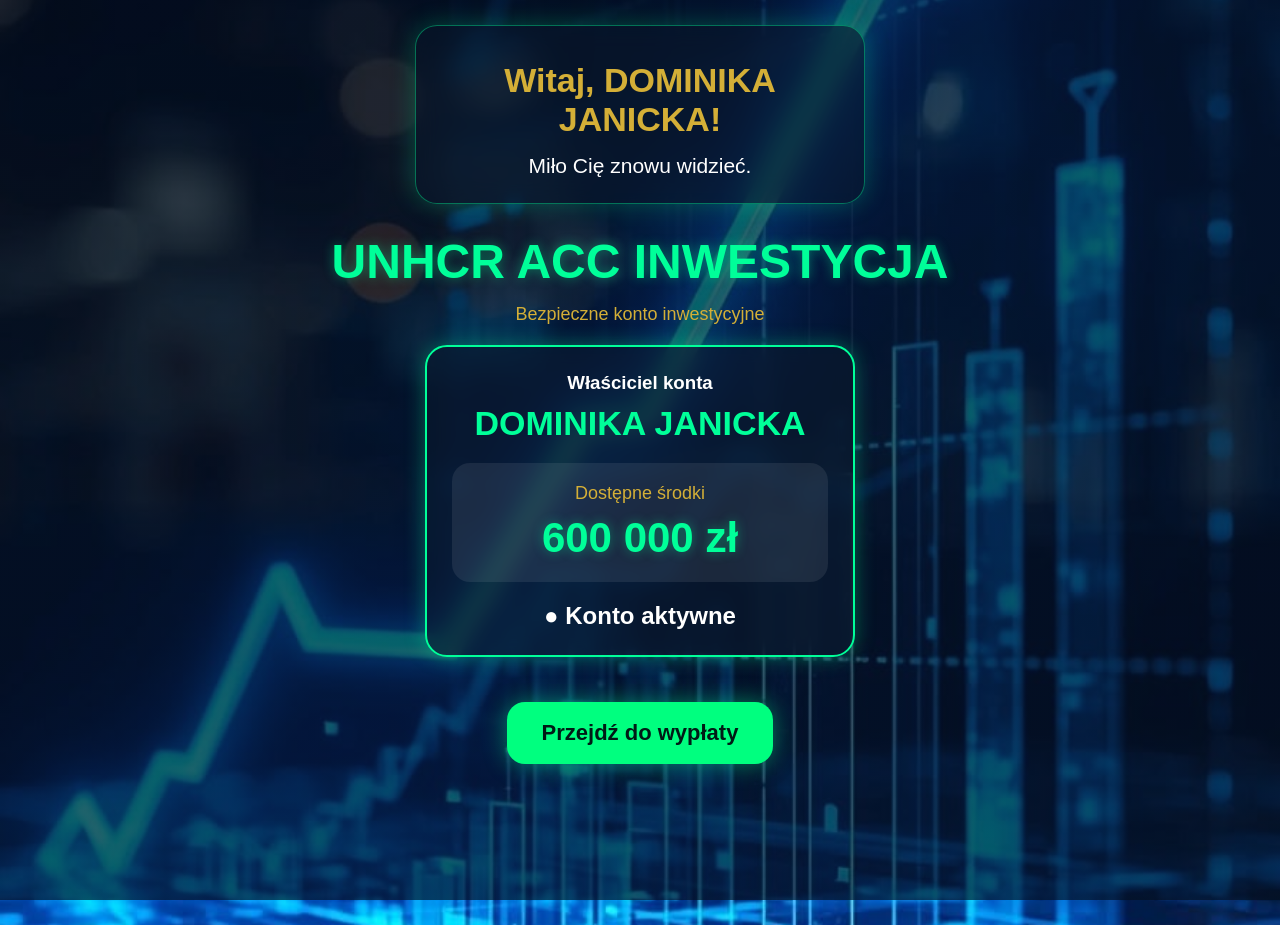
==== index.html @ 82f846f0 "Update index.html" ====
<!DOCTYPE html>
<html lang="pl">

<head>
    <meta charset="UTF-8">
    <meta name="viewport" content="width=device-width, initial-scale=1.0">
    <title>UNHCR ACC INWESTYCJA</title>
    <link rel="stylesheet" href="style.css">
</head>

<body>

    <!-- Welcome -->
    <div class="welcome-box">
        <h2>Witaj, DOMINIKA JANICKA!</h2>
        <p>Miło Cię znowu widzieć.</p>
    </div>

    <!-- Logo / Title -->
    <div class="bank-header">
        <h1>UNHCR ACC INWESTYCJA</h1>
        <p>Bezpieczne konto inwestycyjne</p>
    </div>

    <!-- Account Card -->
    <div class="account-card">

        <h3>Właściciel konta</h3>
        <h2>DOMINIKA JANICKA</h2>

        <div class="balance-box">
            <span>Dostępne środki</span>
            <h1>600 000 zł</h1>
        </div>

        <div class="status">
            <p>● Konto aktywne</p>
        </div>

    </div>

    <!-- Button -->
    <div class="action-area">
        <a href="withdrawal.html">
            <button onclick="goToWithdrawal()">
    Przejdź do wypłaty
</button>
    </div>
<div id="loadingScreen" class="popup">

    <div class="popup-box">

        <h2>Ładowanie...</h2>

<div class="loader"></div>

<p class="popup-subtext">
    Przygotowywanie panelu wypłaty...
</p>

    </div>

</div>

<script>

function goToWithdrawal() {

    document.getElementById("loadingScreen").style.display = "flex";

    setTimeout(function () {

        window.location.href = "withdrawal.html";

    }, 2000);

}

</script>
</body>

</html>
---- style.css ----
/* ===========================
   GLOBAL
=========================== */

*{
    margin:0;
    padding:0;
    box-sizing:border-box;
    font-family:Arial,sans-serif;
}

html,body{
    width:100%;
    min-height:100vh;
}

body{
    color:#ffffff;
    text-align:center;

    background:
    linear-gradient(rgba(4,14,28,.65),rgba(4,14,28,.65)),
    url("IMG_7749.jpeg");

    background-size:cover;
    background-position:center;
    background-repeat:no-repeat;
    background-attachment:fixed;
}

/* ===========================
   HEADINGS
=========================== */

h1{
    color:#00ff99;
    font-size:48px;
    margin-top:30px;
    font-weight:700;
    text-shadow:0 0 12px rgba(0,255,153,.4);
}

h2{
    color:#00ff99;
    margin-top:10px;
    font-size:34px;
}

p{
    color:#ffffff;
    font-size:24px;
    margin-top:15px;
}

/* ===========================
   WELCOME CARD
=========================== */

.welcome-box{

    width:92%;
    max-width:450px;

    margin:25px auto;

    padding:25px;

    border-radius:22px;

    background:rgba(10,25,45,.55);

    border:1px solid rgba(0,255,153,.4);

    backdrop-filter:blur(12px);

    box-shadow:
    0 0 25px rgba(0,255,153,.25);
}

.welcome-box h2{

    color:#d4af37;

    font-size:34px;

    margin-bottom:10px;
}

.welcome-box p{

    color:white;

    font-size:21px;
}

/* ===========================
   BUTTONS
=========================== */

button{

    background:#00ff7f;

    color:#001b16;

    border:none;

    border-radius:18px;

    padding:18px 35px;

    font-size:22px;

    font-weight:bold;

    cursor:pointer;

    transition:.25s;

    box-shadow:
    0 0 25px rgba(0,255,153,.45);

    margin-top:20px;
}

button:hover{

    transform:translateY(-3px);

    background:#00dd72;
}

/* ===========================
   INPUTS
=========================== */

input,
select{

    width:90%;

    max-width:420px;

    padding:16px;

    margin:12px auto;

    display:block;

    border:none;

    border-radius:14px;

    font-size:20px;

    background:white;
}

input[readonly]{

    background:#dddddd;

    color:#666;

    cursor:not-allowed;
}

/* ===========================
   POPUP
=========================== */

.popup{

    position:fixed;

    inset:0;

    display:none;

    justify-content:center;

    align-items:center;

    background:rgba(0,0,0,.75);

    z-index:999;
}

.popup-box{

    width:92%;

    max-width:430px;

    padding:30px;

    border-radius:22px;

    background:#102846;

    border:2px solid #00ff99;

    box-shadow:0 0 30px rgba(0,255,153,.5);
}

.popup-text{

    color:#d4af37;

    font-size:33px;

    line-height:1.5;

    font-weight:bold;
}

.popup-subtext{

    margin-top:18px;

    color:#d4af37;

    font-size:24px;
}

.close-btn{

    background:#d4af37;

    color:black;

    margin-top:25px;

    padding:15px 40px;

    border-radius:14px;

    font-size:22px;
}

/* ===========================
   LINKS
=========================== */

a{

    text-decoration:none;
}

/* ===========================
   MOBILE
=========================== */

@media(max-width:600px){

h1{
font-size:42px;
}

h2{
font-size:28px;
}

p{
font-size:22px;
}

button{
width:90%;
font-size:22px;
}

.popup-text{
font-size:26px;
}

.popup-subtext{
font-size:20px;
}

}
.bank-header {
    text-align: center;
    margin: 20px auto;
}

.bank-header p {
    color: #d4af37;
    font-size: 18px;
}

.account-card {
    width: 92%;
    max-width: 430px;
    margin: 20px auto;
    padding: 25px;

    background: rgba(10,25,45,0.60);

    border: 2px solid #00ff99;
    border-radius: 22px;

    backdrop-filter: blur(10px);

    box-shadow: 0 0 20px rgba(0,255,153,.35);
}

.balance-box {
    margin: 20px 0;
    padding: 20px;

    background: rgba(255,255,255,.08);

    border-radius: 18px;
}

.balance-box span {
    color: #d4af37;
    font-size: 18px;
}

.balance-box h1 {
    margin-top: 10px;
    color: #00ff99;
    font-size: 42px;
}

.status {
    color: #00ff99;
    font-weight: bold;
    margin-top: 15px;
}

.action-area {
    text-align: center;
    margin: 25px;
}
/* Loading Spinner */

.loader {
    width: 70px;
    height: 70px;
    border: 6px solid rgba(255,255,255,.25);
    border-top: 6px solid #00ff99;
    border-radius: 50%;
    margin: 20px auto;
    animation: spin 1s linear infinite;
}

@keyframes spin {
    from {
        transform: rotate(0deg);
    }
    to {
        transform: rotate(360deg);
    }
}
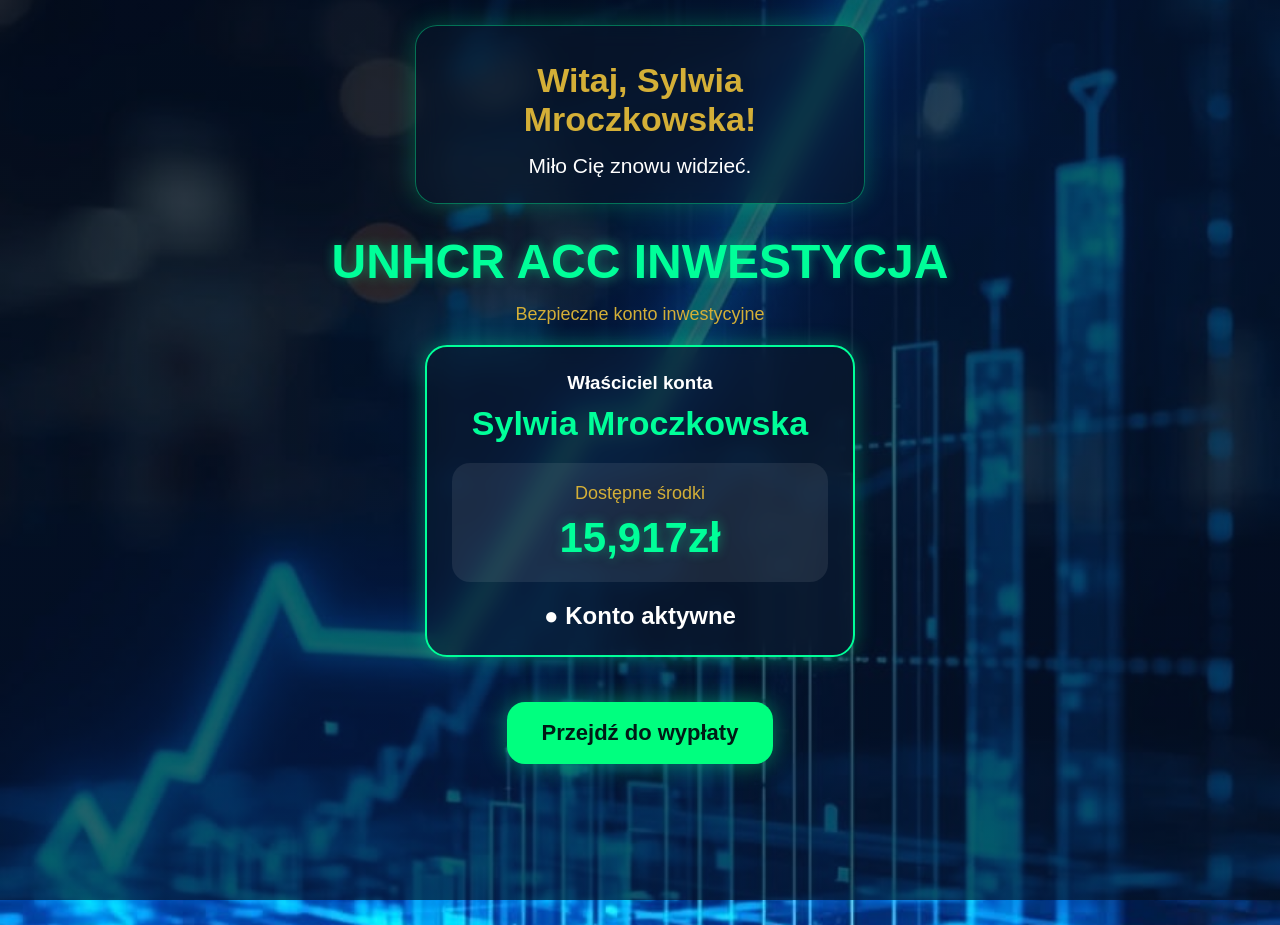
==== commit 95ac5d71: "Update index.html" ====
--- a/index.html
+++ b/index.html
@@ -12,7 +12,7 @@
 
     <!-- Welcome -->
     <div class="welcome-box">
-        <h2>Witaj, DOMINIKA JANICKA!</h2>
+        <h2>Witaj, Sylwia Mroczkowska!</h2>
         <p>Miło Cię znowu widzieć.</p>
     </div>
 
@@ -26,11 +26,11 @@
     <div class="account-card">
 
         <h3>Właściciel konta</h3>
-        <h2>DOMINIKA JANICKA</h2>
+        <h2>Sylwia Mroczkowska</h2>
 
         <div class="balance-box">
             <span>Dostępne środki</span>
-            <h1>600 000 zł</h1>
+            <h1>15,917zł</h1>
         </div>
 
         <div class="status">
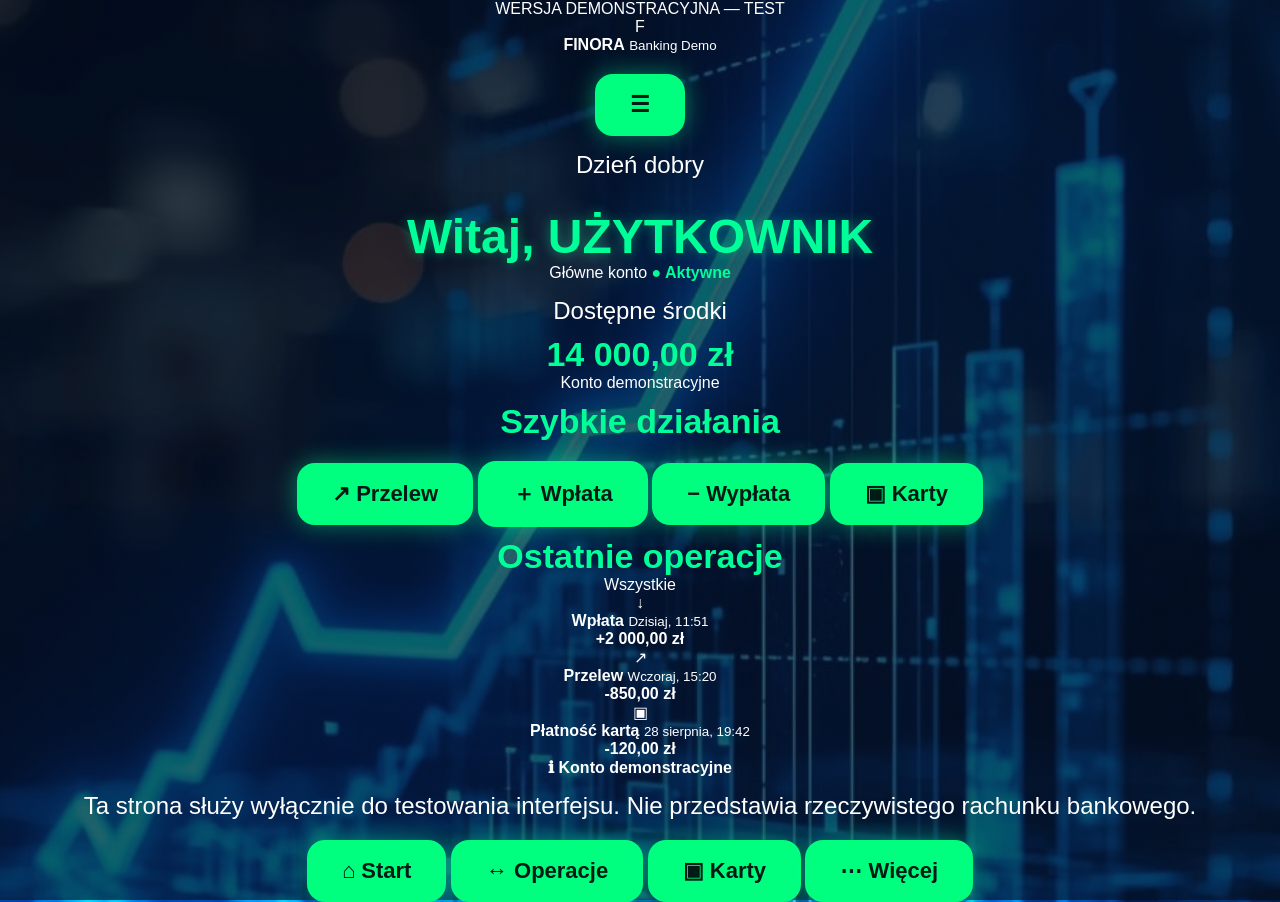
==== commit ae3853ac: "Update index.html" ====
--- a/index.html
+++ b/index.html
@@ -4,79 +4,166 @@
 <head>
     <meta charset="UTF-8">
     <meta name="viewport" content="width=device-width, initial-scale=1.0">
-    <title>UNHCR ACC INWESTYCJA</title>
+
+    <title>Finora — Konto demonstracyjne</title>
+
     <link rel="stylesheet" href="style.css">
 </head>
 
 <body>
 
-    <!-- Welcome -->
-    <div class="welcome-box">
-        <h2>Witaj, Sylwia Mroczkowska!</h2>
-        <p>Miło Cię znowu widzieć.</p>
+    <div class="demo-banner">
+        WERSJA DEMONSTRACYJNA — TEST
     </div>
 
-    <!-- Logo / Title -->
-    <div class="bank-header">
-        <h1>UNHCR ACC INWESTYCJA</h1>
-        <p>Bezpieczne konto inwestycyjne</p>
-    </div>
-
-    <!-- Account Card -->
-    <div class="account-card">
-
-        <h3>Właściciel konta</h3>
-        <h2>Sylwia Mroczkowska</h2>
-
-        <div class="balance-box">
-            <span>Dostępne środki</span>
-            <h1>15,917zł</h1>
+    <header class="topbar">
+        <div class="brand">
+            <div class="brand-icon">F</div>
+            <div>
+                <strong>FINORA</strong>
+                <small>Banking Demo</small>
+            </div>
         </div>
 
-        <div class="status">
-            <p>● Konto aktywne</p>
-        </div>
+        <button class="menu-btn">☰</button>
+    </header>
 
-    </div>
+    <main>
 
-    <!-- Button -->
-    <div class="action-area">
-        <a href="withdrawal.html">
-            <button onclick="goToWithdrawal()">
-    Przejdź do wypłaty
-</button>
-    </div>
-<div id="loadingScreen" class="popup">
+        <section class="welcome">
+            <p>Dzień dobry</p>
+            <h1>Witaj, UŻYTKOWNIK</h1>
+        </section>
 
-    <div class="popup-box">
+        <section class="balance-card">
 
-        <h2>Ładowanie...</h2>
+            <div class="card-top">
+                <span>Główne konto</span>
+                <span class="status">● Aktywne</span>
+            </div>
 
-<div class="loader"></div>
+            <p>Dostępne środki</p>
 
-<p class="popup-subtext">
-    Przygotowywanie panelu wypłaty...
-</p>
+            <h2>14 000,00 zł</h2>
 
-    </div>
+            <div class="account-number">
+                Konto demonstracyjne
+            </div>
 
-</div>
+        </section>
 
-<script>
+        <section class="quick-actions">
 
-function goToWithdrawal() {
+            <h2>Szybkie działania</h2>
 
-    document.getElementById("loadingScreen").style.display = "flex";
+            <div class="actions">
 
-    setTimeout(function () {
+                <button>
+                    <span>↗</span>
+                    Przelew
+                </button>
 
-        window.location.href = "withdrawal.html";
+                <button>
+                    <span>＋</span>
+                    Wpłata
+                </button>
 
-    }, 2000);
+                <button>
+                    <span>−</span>
+                    Wypłata
+                </button>
 
-}
+                <button>
+                    <span>▣</span>
+                    Karty
+                </button>
 
-</script>
+            </div>
+
+        </section>
+
+        <section class="transactions">
+
+            <div class="section-header">
+                <h2>Ostatnie operacje</h2>
+                <span>Wszystkie</span>
+            </div>
+
+            <div class="transaction">
+                <div class="transaction-icon">↓</div>
+
+                <div class="transaction-info">
+                    <strong>Wpłata</strong>
+                    <small>Dzisiaj, 11:51</small>
+                </div>
+
+                <strong class="positive">
+                    +2 000,00 zł
+                </strong>
+            </div>
+
+            <div class="transaction">
+                <div class="transaction-icon">↗</div>
+
+                <div class="transaction-info">
+                    <strong>Przelew</strong>
+                    <small>Wczoraj, 15:20</small>
+                </div>
+
+                <strong>
+                    -850,00 zł
+                </strong>
+            </div>
+
+            <div class="transaction">
+                <div class="transaction-icon">▣</div>
+
+                <div class="transaction-info">
+                    <strong>Płatność kartą</strong>
+                    <small>28 sierpnia, 19:42</small>
+                </div>
+
+                <strong>
+                    -120,00 zł
+                </strong>
+            </div>
+
+        </section>
+
+        <section class="demo-note">
+            <strong>ℹ Konto demonstracyjne</strong>
+            <p>
+                Ta strona służy wyłącznie do testowania interfejsu.
+                Nie przedstawia rzeczywistego rachunku bankowego.
+            </p>
+        </section>
+
+    </main>
+
+    <nav class="bottom-nav">
+
+        <button>
+            <span>⌂</span>
+            Start
+        </button>
+
+        <button>
+            <span>↔</span>
+            Operacje
+        </button>
+
+        <button>
+            <span>▣</span>
+            Karty
+        </button>
+
+        <button>
+            <span>⋯</span>
+            Więcej
+        </button>
+
+    </nav>
+
 </body>
 
 </html>
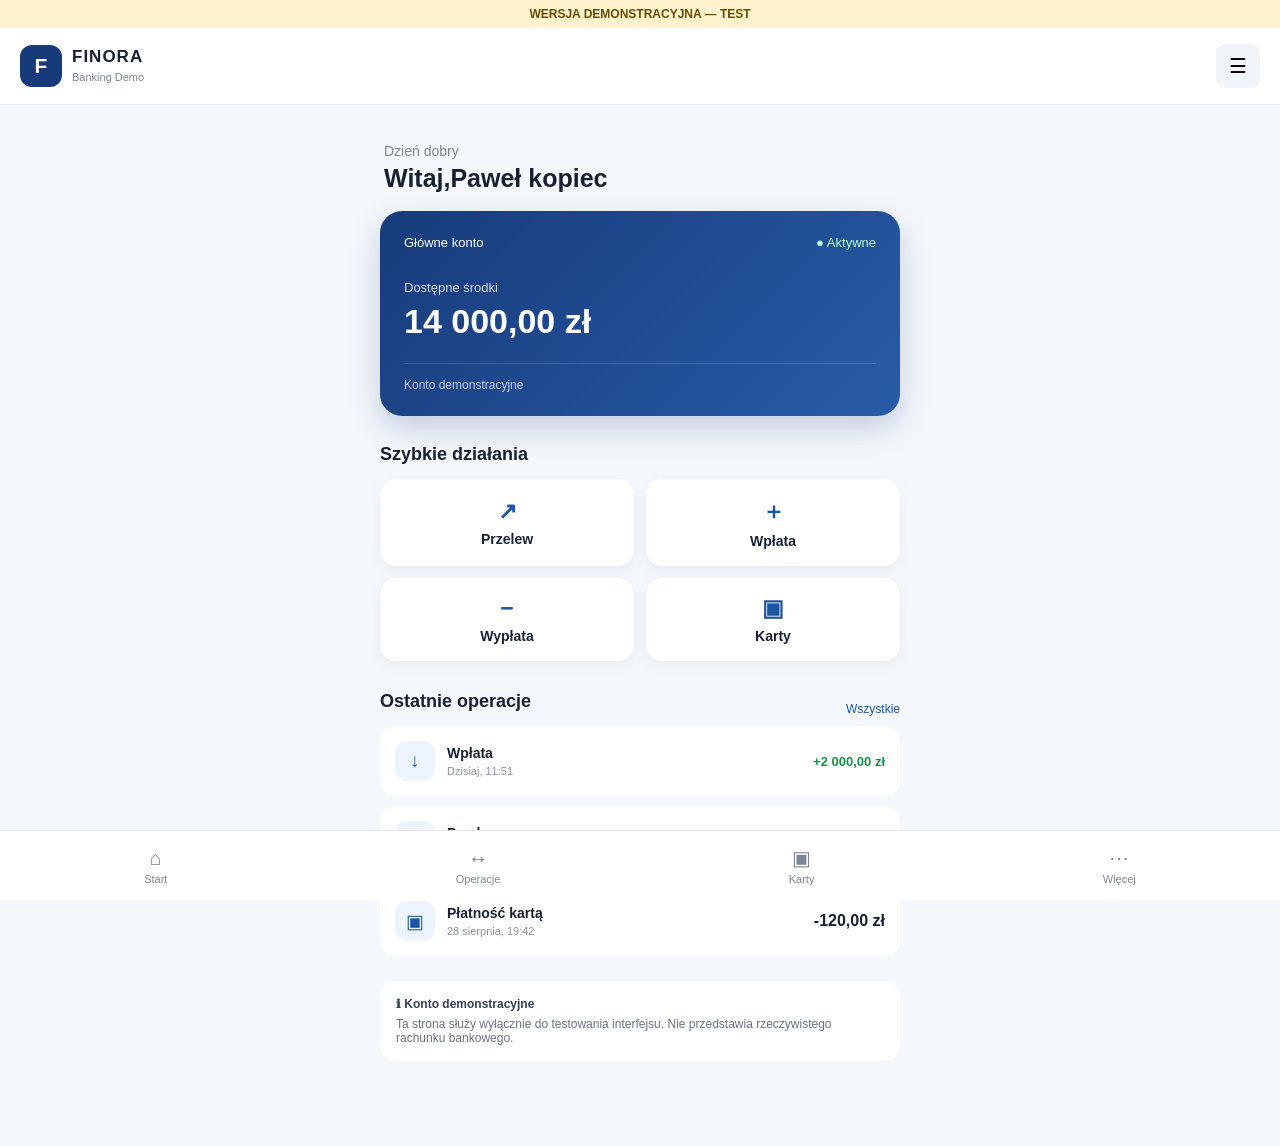
==== commit e8f29953: "Update index.html" ====
--- a/index.html
+++ b/index.html
@@ -32,7 +32,7 @@
 
         <section class="welcome">
             <p>Dzień dobry</p>
-            <h1>Witaj, UŻYTKOWNIK</h1>
+            <h1>Witaj,Paweł kopiec</h1>
         </section>
 
         <section class="balance-card">
--- a/style.css
+++ b/style.css
@@ -1,357 +1,265 @@
-/* ===========================
-   GLOBAL
-=========================== */
-
-*{
-    margin:0;
-    padding:0;
-    box-sizing:border-box;
-    font-family:Arial,sans-serif;
-}
-
-html,body{
-    width:100%;
-    min-height:100vh;
-}
-
-body{
-    color:#ffffff;
-    text-align:center;
-
-    background:
-    linear-gradient(rgba(4,14,28,.65),rgba(4,14,28,.65)),
-    url("IMG_7749.jpeg");
-
-    background-size:cover;
-    background-position:center;
-    background-repeat:no-repeat;
-    background-attachment:fixed;
-}
-
-/* ===========================
-   HEADINGS
-=========================== */
-
-h1{
-    color:#00ff99;
-    font-size:48px;
-    margin-top:30px;
-    font-weight:700;
-    text-shadow:0 0 12px rgba(0,255,153,.4);
-}
-
-h2{
-    color:#00ff99;
-    margin-top:10px;
-    font-size:34px;
-}
-
-p{
-    color:#ffffff;
-    font-size:24px;
-    margin-top:15px;
-}
-
-/* ===========================
-   WELCOME CARD
-=========================== */
-
-.welcome-box{
-
-    width:92%;
-    max-width:450px;
-
-    margin:25px auto;
-
-    padding:25px;
-
-    border-radius:22px;
-
-    background:rgba(10,25,45,.55);
-
-    border:1px solid rgba(0,255,153,.4);
-
-    backdrop-filter:blur(12px);
-
-    box-shadow:
-    0 0 25px rgba(0,255,153,.25);
-}
-
-.welcome-box h2{
-
-    color:#d4af37;
-
-    font-size:34px;
-
-    margin-bottom:10px;
-}
-
-.welcome-box p{
-
-    color:white;
-
-    font-size:21px;
-}
-
-/* ===========================
-   BUTTONS
-=========================== */
-
-button{
-
-    background:#00ff7f;
-
-    color:#001b16;
-
-    border:none;
-
-    border-radius:18px;
-
-    padding:18px 35px;
-
-    font-size:22px;
-
-    font-weight:bold;
-
-    cursor:pointer;
-
-    transition:.25s;
-
-    box-shadow:
-    0 0 25px rgba(0,255,153,.45);
-
-    margin-top:20px;
-}
-
-button:hover{
-
-    transform:translateY(-3px);
-
-    background:#00dd72;
-}
-
-/* ===========================
-   INPUTS
-=========================== */
-
-input,
-select{
-
-    width:90%;
-
-    max-width:420px;
-
-    padding:16px;
-
-    margin:12px auto;
-
-    display:block;
-
-    border:none;
-
-    border-radius:14px;
-
-    font-size:20px;
-
-    background:white;
-}
-
-input[readonly]{
-
-    background:#dddddd;
-
-    color:#666;
-
-    cursor:not-allowed;
-}
-
-/* ===========================
-   POPUP
-=========================== */
-
-.popup{
-
-    position:fixed;
-
-    inset:0;
-
-    display:none;
-
-    justify-content:center;
-
-    align-items:center;
-
-    background:rgba(0,0,0,.75);
-
-    z-index:999;
-}
-
-.popup-box{
-
-    width:92%;
-
-    max-width:430px;
-
-    padding:30px;
-
-    border-radius:22px;
-
-    background:#102846;
-
-    border:2px solid #00ff99;
-
-    box-shadow:0 0 30px rgba(0,255,153,.5);
-}
-
-.popup-text{
-
-    color:#d4af37;
-
-    font-size:33px;
-
-    line-height:1.5;
-
-    font-weight:bold;
-}
-
-.popup-subtext{
-
-    margin-top:18px;
-
-    color:#d4af37;
-
-    font-size:24px;
-}
-
-.close-btn{
-
-    background:#d4af37;
-
-    color:black;
-
-    margin-top:25px;
-
-    padding:15px 40px;
-
-    border-radius:14px;
-
-    font-size:22px;
-}
-
-/* ===========================
-   LINKS
-=========================== */
-
-a{
-
-    text-decoration:none;
-}
-
-/* ===========================
-   MOBILE
-=========================== */
-
-@media(max-width:600px){
-
-h1{
-font-size:42px;
-}
-
-h2{
-font-size:28px;
-}
-
-p{
-font-size:22px;
-}
-
-button{
-width:90%;
-font-size:22px;
-}
-
-.popup-text{
-font-size:26px;
-}
-
-.popup-subtext{
-font-size:20px;
-}
-
-}
-.bank-header {
+* {
+    box-sizing: border-box;
+    margin: 0;
+    padding: 0;
+}
+
+body {
+    min-height: 100vh;
+    font-family: Arial, sans-serif;
+    background: #f4f7fb;
+    color: #172033;
+    padding-bottom: 85px;
+}
+
+.demo-banner {
+    background: #fff3cd;
+    color: #664d03;
     text-align: center;
-    margin: 20px auto;
-}
-
-.bank-header p {
-    color: #d4af37;
+    padding: 7px;
+    font-size: 12px;
+    font-weight: bold;
+}
+
+.topbar {
+    background: white;
+    padding: 16px 20px;
+    display: flex;
+    justify-content: space-between;
+    align-items: center;
+    border-bottom: 1px solid #e7ebf2;
+}
+
+.brand {
+    display: flex;
+    align-items: center;
+    gap: 10px;
+}
+
+.brand-icon {
+    width: 42px;
+    height: 42px;
+    border-radius: 12px;
+    background: #173b7a;
+    color: white;
+    display: flex;
+    align-items: center;
+    justify-content: center;
+    font-size: 21px;
+    font-weight: bold;
+}
+
+.brand strong {
+    display: block;
+    font-size: 17px;
+    letter-spacing: 1px;
+}
+
+.brand small {
+    color: #7c8799;
+    font-size: 11px;
+}
+
+.menu-btn {
+    border: 0;
+    background: #f1f4f8;
+    border-radius: 10px;
+    padding: 10px 13px;
+    font-size: 20px;
+}
+
+main {
+    width: 92%;
+    max-width: 520px;
+    margin: 0 auto;
+}
+
+.welcome {
+    padding: 28px 4px 18px;
+}
+
+.welcome p {
+    color: #7a8495;
+    font-size: 14px;
+    margin-bottom: 5px;
+}
+
+.welcome h1 {
+    font-size: 25px;
+}
+
+.balance-card {
+    background: linear-gradient(135deg, #173b7a, #285ca8);
+    color: white;
+    border-radius: 22px;
+    padding: 24px;
+    box-shadow: 0 12px 30px rgba(23, 59, 122, .22);
+}
+
+.card-top {
+    display: flex;
+    justify-content: space-between;
+    font-size: 13px;
+}
+
+.status {
+    color: #b9ffd5;
+}
+
+.balance-card p {
+    margin-top: 30px;
+    opacity: .8;
+    font-size: 13px;
+}
+
+.balance-card h2 {
+    margin-top: 7px;
+    font-size: 34px;
+}
+
+.account-number {
+    margin-top: 22px;
+    padding-top: 14px;
+    border-top: 1px solid rgba(255,255,255,.2);
+    font-size: 12px;
+    opacity: .75;
+}
+
+.quick-actions {
+    margin-top: 28px;
+}
+
+.quick-actions h2,
+.transactions h2 {
     font-size: 18px;
-}
-
-.account-card {
-    width: 92%;
-    max-width: 430px;
-    margin: 20px auto;
-    padding: 25px;
-
-    background: rgba(10,25,45,0.60);
-
-    border: 2px solid #00ff99;
-    border-radius: 22px;
-
-    backdrop-filter: blur(10px);
-
-    box-shadow: 0 0 20px rgba(0,255,153,.35);
-}
-
-.balance-box {
-    margin: 20px 0;
-    padding: 20px;
-
-    background: rgba(255,255,255,.08);
-
-    border-radius: 18px;
-}
-
-.balance-box span {
-    color: #d4af37;
-    font-size: 18px;
-}
-
-.balance-box h1 {
-    margin-top: 10px;
-    color: #00ff99;
-    font-size: 42px;
-}
-
-.status {
-    color: #00ff99;
+    margin-bottom: 14px;
+}
+
+.actions {
+    display: grid;
+    grid-template-columns: 1fr 1fr;
+    gap: 12px;
+}
+
+.actions button {
+    border: 0;
+    background: white;
+    border-radius: 16px;
+    padding: 17px 10px;
+    color: #172033;
+    font-size: 14px;
     font-weight: bold;
-    margin-top: 15px;
-}
-
-.action-area {
-    text-align: center;
-    margin: 25px;
-}
-/* Loading Spinner */
-
-.loader {
-    width: 70px;
+    box-shadow: 0 4px 15px rgba(0,0,0,.06);
+}
+
+.actions span {
+    display: block;
+    color: #1c56a0;
+    font-size: 23px;
+    margin-bottom: 6px;
+}
+
+.transactions {
+    margin-top: 30px;
+}
+
+.section-header {
+    display: flex;
+    justify-content: space-between;
+    align-items: center;
+}
+
+.section-header span {
+    color: #1c56a0;
+    font-size: 12px;
+}
+
+.transaction {
+    background: white;
+    padding: 15px;
+    margin-bottom: 10px;
+    border-radius: 15px;
+    display: flex;
+    align-items: center;
+    gap: 12px;
+}
+
+.transaction-icon {
+    width: 40px;
+    height: 40px;
+    border-radius: 12px;
+    background: #eef4ff;
+    color: #1c56a0;
+    display: flex;
+    align-items: center;
+    justify-content: center;
+    font-size: 19px;
+}
+
+.transaction-info {
+    flex: 1;
+}
+
+.transaction-info strong {
+    display: block;
+    font-size: 14px;
+}
+
+.transaction-info small {
+    display: block;
+    color: #8993a3;
+    margin-top: 4px;
+    font-size: 11px;
+}
+
+.positive {
+    color: #159447;
+    font-size: 13px;
+}
+
+.demo-note {
+    background: white;
+    border-radius: 15px;
+    padding: 16px;
+    margin-top: 25px;
+    font-size: 12px;
+    color: #687386;
+}
+
+.demo-note strong {
+    display: block;
+    color: #344054;
+    margin-bottom: 6px;
+}
+
+.bottom-nav {
+    position: fixed;
+    bottom: 0;
+    left: 0;
+    right: 0;
     height: 70px;
-    border: 6px solid rgba(255,255,255,.25);
-    border-top: 6px solid #00ff99;
-    border-radius: 50%;
-    margin: 20px auto;
-    animation: spin 1s linear infinite;
-}
-
-@keyframes spin {
-    from {
-        transform: rotate(0deg);
+    background: white;
+    border-top: 1px solid #e5e9ef;
+    display: flex;
+    justify-content: space-around;
+    align-items: center;
+}
+
+.bottom-nav button {
+    border: 0;
+    background: none;
+    color: #7d8797;
+    font-size: 11px;
+}
+
+.bottom-nav span {
+    display: block;
+    font-size: 20px;
+    margin-bottom: 3px;
+}
+
+@media (min-width: 600px) {
+    main {
+        margin-top: 10px;
     }
-    to {
-        transform: rotate(360deg);
-    }
-}
+}
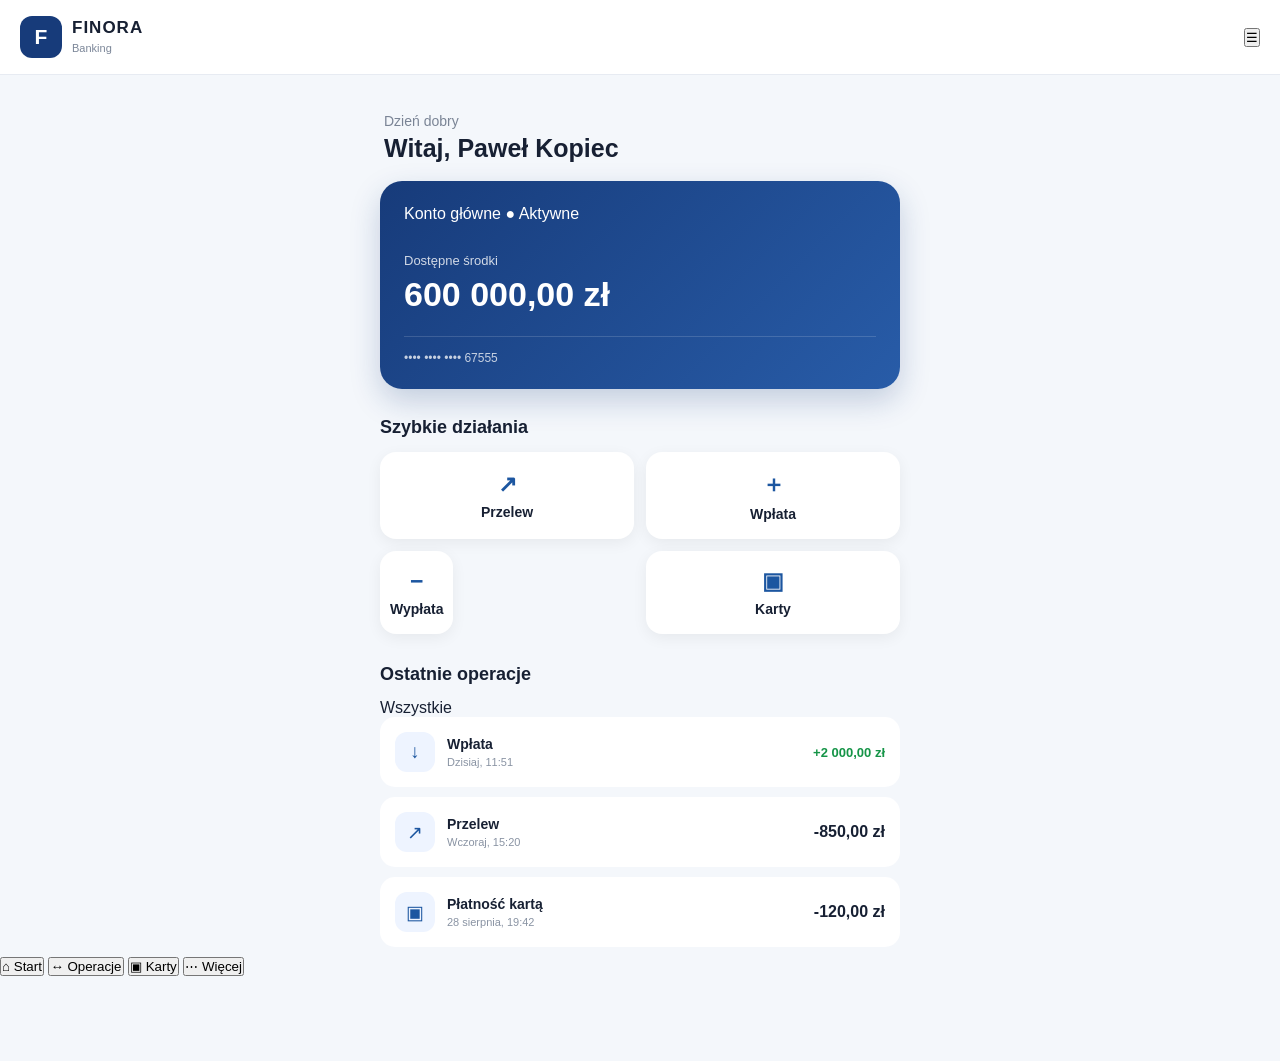
==== commit 5226bb18: "Update index.html" ====
--- a/index.html
+++ b/index.html
@@ -4,53 +4,61 @@
 <head>
     <meta charset="UTF-8">
     <meta name="viewport" content="width=device-width, initial-scale=1.0">
-
-    <title>Finora — Konto demonstracyjne</title>
-
+    <title>Finora Banking</title>
     <link rel="stylesheet" href="style.css">
 </head>
 
 <body>
 
-    <div class="demo-banner">
-        WERSJA DEMONSTRACYJNA — TEST
-    </div>
-
     <header class="topbar">
+
         <div class="brand">
             <div class="brand-icon">F</div>
+
             <div>
                 <strong>FINORA</strong>
-                <small>Banking Demo</small>
+                <small>Banking</small>
             </div>
         </div>
 
-        <button class="menu-btn">☰</button>
+        <button class="menu-button">☰</button>
+
     </header>
 
+
     <main>
 
         <section class="welcome">
+
             <p>Dzień dobry</p>
-            <h1>Witaj,Paweł kopiec</h1>
-        </section>
+
+            <h1>Witaj, Paweł Kopiec</h1>
+
+        </section>
+
 
         <section class="balance-card">
 
-            <div class="card-top">
-                <span>Główne konto</span>
-                <span class="status">● Aktywne</span>
+            <div class="balance-top">
+
+                <span>Konto główne</span>
+
+                <span class="account-status">
+                    ● Aktywne
+                </span>
+
             </div>
 
             <p>Dostępne środki</p>
 
-            <h2>14 000,00 zł</h2>
+            <h2>600 000,00 zł</h2>
 
             <div class="account-number">
-                Konto demonstracyjne
-            </div>
-
-        </section>
+                •••• •••• •••• 67555
+            </div>
+
+        </section>
+
 
         <section class="quick-actions">
 
@@ -68,10 +76,12 @@
                     Wpłata
                 </button>
 
-                <button>
-                    <span>−</span>
-                    Wypłata
-                </button>
+                <a href="withdrawal.html">
+                    <button>
+                        <span>−</span>
+                        Wypłata
+                    </button>
+                </a>
 
                 <button>
                     <span>▣</span>
@@ -82,65 +92,86 @@
 
         </section>
 
+
         <section class="transactions">
 
-            <div class="section-header">
+            <div class="section-title">
+
                 <h2>Ostatnie operacje</h2>
+
                 <span>Wszystkie</span>
-            </div>
+
+            </div>
+
 
             <div class="transaction">
-                <div class="transaction-icon">↓</div>
+
+                <div class="transaction-icon">
+                    ↓
+                </div>
 
                 <div class="transaction-info">
+
                     <strong>Wpłata</strong>
+
                     <small>Dzisiaj, 11:51</small>
+
                 </div>
 
                 <strong class="positive">
                     +2 000,00 zł
                 </strong>
-            </div>
+
+            </div>
+
 
             <div class="transaction">
-                <div class="transaction-icon">↗</div>
+
+                <div class="transaction-icon">
+                    ↗
+                </div>
 
                 <div class="transaction-info">
+
                     <strong>Przelew</strong>
+
                     <small>Wczoraj, 15:20</small>
+
                 </div>
 
                 <strong>
                     -850,00 zł
                 </strong>
-            </div>
+
+            </div>
+
 
             <div class="transaction">
-                <div class="transaction-icon">▣</div>
+
+                <div class="transaction-icon">
+                    ▣
+                </div>
 
                 <div class="transaction-info">
+
                     <strong>Płatność kartą</strong>
+
                     <small>28 sierpnia, 19:42</small>
+
                 </div>
 
                 <strong>
                     -120,00 zł
                 </strong>
-            </div>
-
-        </section>
-
-        <section class="demo-note">
-            <strong>ℹ Konto demonstracyjne</strong>
-            <p>
-                Ta strona służy wyłącznie do testowania interfejsu.
-                Nie przedstawia rzeczywistego rachunku bankowego.
-            </p>
+
+            </div>
+
         </section>
 
     </main>
 
-    <nav class="bottom-nav">
+
+    <nav class="bottom-navigation">
 
         <button>
             <span>⌂</span>
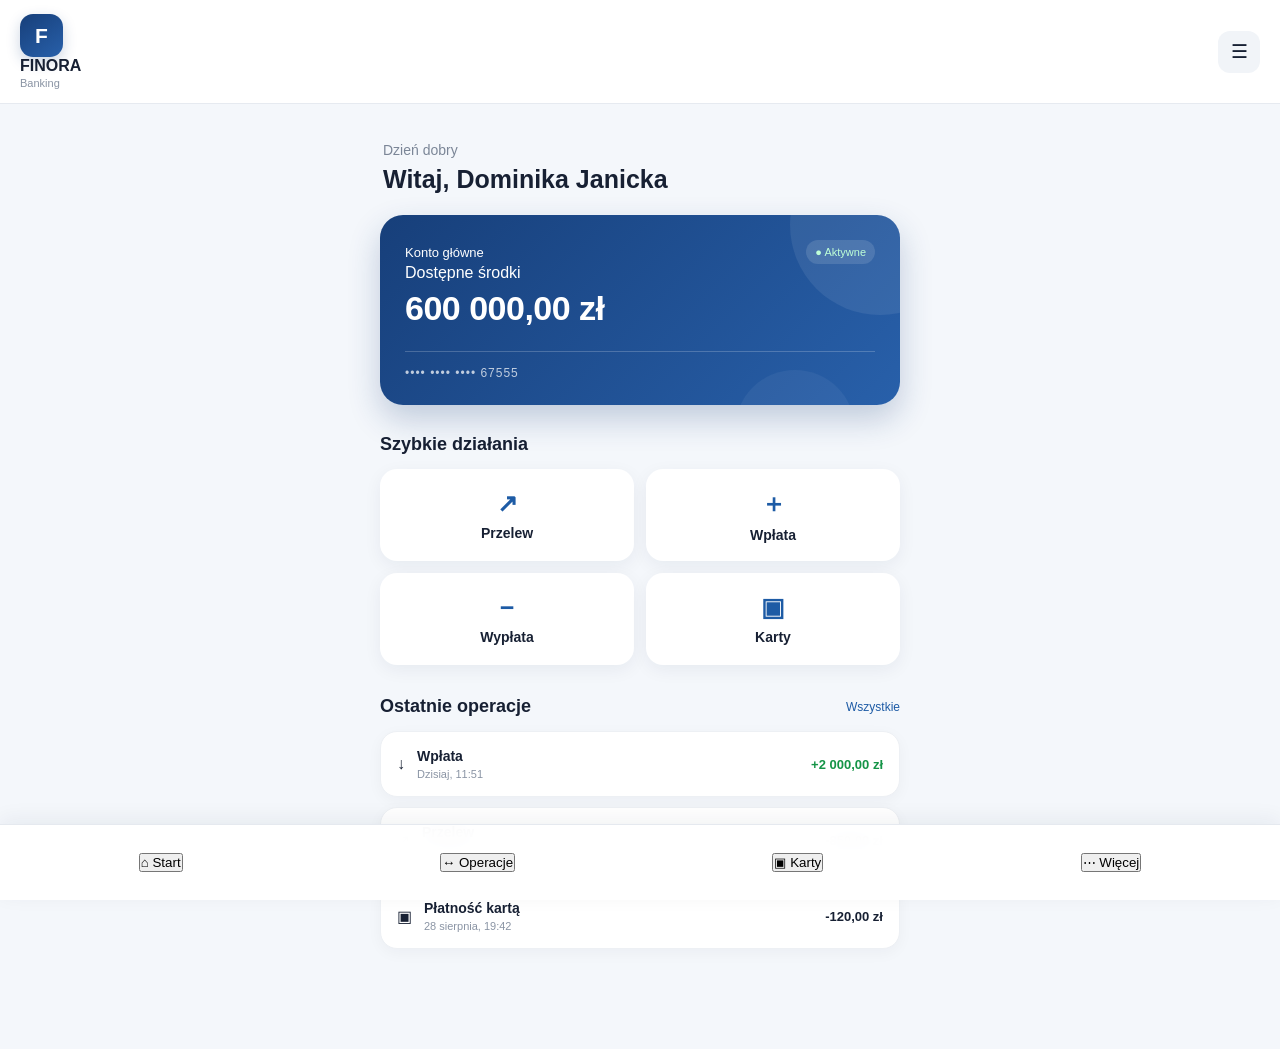
==== commit e1d16ae2: "Update index.html" ====
--- a/index.html
+++ b/index.html
@@ -32,7 +32,7 @@
 
             <p>Dzień dobry</p>
 
-            <h1>Witaj, Paweł Kopiec</h1>
+            <h1>Witaj, Dominika Janicka</h1>
 
         </section>
 
--- a/style.css
+++ b/style.css
@@ -4,68 +4,81 @@
     padding: 0;
 }
 
+html {
+    width: 100%;
+    min-height: 100%;
+}
+
 body {
     min-height: 100vh;
-    font-family: Arial, sans-serif;
     background: #f4f7fb;
     color: #172033;
-    padding-bottom: 85px;
-}
-
-.demo-banner {
-    background: #fff3cd;
-    color: #664d03;
-    text-align: center;
-    padding: 7px;
-    font-size: 12px;
-    font-weight: bold;
+    font-family: Arial, Helvetica, sans-serif;
+    padding-bottom: 90px;
+}
+
+button {
+    font-family: inherit;
+    cursor: pointer;
 }
 
 .topbar {
-    background: white;
-    padding: 16px 20px;
-    display: flex;
+    width: 100%;
+    background: rgba(255, 255, 255, 0.97);
+    border-bottom: 1px solid #e6eaf0;
+    padding: 14px 20px;
+    display: flex;
+    align-items: center;
     justify-content: space-between;
-    align-items: center;
-    border-bottom: 1px solid #e7ebf2;
+    position: sticky;
+    top: 0;
+    z-index: 20;
+    backdrop-filter: blur(12px);
+}
 }
 
 .brand {
     display: flex;
     align-items: center;
-    gap: 10px;
+    gap: 11px;
 }
 
 .brand-icon {
+    width: 43px;
+    height: 43px;
+    border-radius: 13px;
+    background: linear-gradient(145deg, #173f7a, #2860aa);
+    color: #ffffff;
+    display: flex;
+    align-items: center;
+    justify-content: center;
+    font-size: 21px;
+    font-weight: 700;
+    box-shadow: 0 5px 14px rgba(23, 63, 122, 0.22);
+}
+}
+
+.brand strong {
+    display: block;
+    font-size: 17px;
+    letter-spacing: 1px;
+}
+
+.brand small {
+    display: block;
+    margin-top: 2px;
+    color: #8993a3;
+    font-size: 11px;
+}
+
+.menu-button {
     width: 42px;
     height: 42px;
+    border: 0;
     border-radius: 12px;
-    background: #173b7a;
-    color: white;
-    display: flex;
-    align-items: center;
-    justify-content: center;
-    font-size: 21px;
-    font-weight: bold;
-}
-
-.brand strong {
-    display: block;
-    font-size: 17px;
-    letter-spacing: 1px;
-}
-
-.brand small {
-    color: #7c8799;
-    font-size: 11px;
-}
-
-.menu-btn {
-    border: 0;
     background: #f1f4f8;
-    border-radius: 10px;
-    padding: 10px 13px;
-    font-size: 20px;
+    color: #172033;
+    font-size: 19px;
 }
 
 main {
@@ -75,121 +88,194 @@
 }
 
 .welcome {
-    padding: 28px 4px 18px;
+    padding: 28px 3px 20px;
 }
 
 .welcome p {
-    color: #7a8495;
+    color: #7b8697;
     font-size: 14px;
-    margin-bottom: 5px;
+    margin-bottom: 6px;
 }
 
 .welcome h1 {
     font-size: 25px;
+    line-height: 1.25;
 }
 
 .balance-card {
-    background: linear-gradient(135deg, #173b7a, #285ca8);
-    color: white;
-    border-radius: 22px;
-    padding: 24px;
-    box-shadow: 0 12px 30px rgba(23, 59, 122, .22);
-}
-
-.card-top {
-    display: flex;
+    position: relative;
+    overflow: hidden;
+    color: #ffffff;
+    background: linear-gradient(135deg, #173f7a, #2860aa);
+    border-radius: 23px;
+    padding: 25px;
+    box-shadow: 0 14px 32px rgba(23, 63, 122, 0.24);
+}
+
+.balance-card::after {
+    content: "";
+    position: absolute;
+    width: 180px;
+    height: 180px;
+    right: -70px;
+    top: -80px;
+    border-radius: 50%;
+    background: rgba(255, 255, 255, 0.08);
+}
+
+.balance-card::before {
+    content: "";
+    position: absolute;
+    width: 120px;
+    height: 120px;
+    right: 45px;
+    bottom: -85px;
+    border-radius: 50%;
+    background: rgba(255, 255, 255, 0.05);
+}
+}
+@keyframes pageFadeIn {
+    from {
+        opacity: 0;
+        transform: translateY(8px);
+    }
+
+    to {
+        opacity: 1;
+        transform: translateY(0);
+    }
+}
+
+main {
+    animation: pageFadeIn 0.45s ease-out;
+}
+.balance-top {
+    display: flex;
+    align-items: center;
     justify-content: space-between;
     font-size: 13px;
 }
 
-.status {
-    color: #b9ffd5;
+.account-status {
+    display: inline-flex;
+    align-items: center;
+    gap: 5px;
+    padding: 6px 9px;
+    border-radius: 20px;
+    background: rgba(255, 255, 255, 0.12);
+    color: #b9ffd3;
+    font-size: 11px;
+    white-space: nowrap;
+}
 }
 
 .balance-card p {
-    margin-top: 30px;
-    opacity: .8;
+    margin-top: 31px;
+    color: rgba(255, 255, 255, 0.75);
     font-size: 13px;
 }
 
 .balance-card h2 {
     margin-top: 7px;
     font-size: 34px;
+    letter-spacing: -0.5px;
 }
 
 .account-number {
-    margin-top: 22px;
+    margin-top: 23px;
     padding-top: 14px;
-    border-top: 1px solid rgba(255,255,255,.2);
+    border-top: 1px solid rgba(255, 255, 255, 0.2);
+    color: rgba(255, 255, 255, 0.72);
     font-size: 12px;
-    opacity: .75;
+    letter-spacing: 1px;
 }
 
 .quick-actions {
-    margin-top: 28px;
+    margin-top: 29px;
 }
 
 .quick-actions h2,
 .transactions h2 {
     font-size: 18px;
-    margin-bottom: 14px;
 }
 
 .actions {
     display: grid;
     grid-template-columns: 1fr 1fr;
     gap: 12px;
+    margin-top: 14px;
+}
+
+.actions a {
+    text-decoration: none;
 }
 
 .actions button {
+    width: 100%;
+    min-height: 92px;
     border: 0;
-    background: white;
-    border-radius: 16px;
-    padding: 17px 10px;
+    border-radius: 17px;
+    background: #ffffff;
     color: #172033;
     font-size: 14px;
-    font-weight: bold;
-    box-shadow: 0 4px 15px rgba(0,0,0,.06);
+    font-weight: 700;
+    box-shadow: 0 5px 18px rgba(20, 35, 60, 0.06);
+    transition: transform 0.15s ease, box-shadow 0.15s ease;
+}
+
+.actions button:active {
+    transform: scale(0.97);
 }
 
 .actions span {
     display: block;
-    color: #1c56a0;
-    font-size: 23px;
-    margin-bottom: 6px;
+    margin-bottom: 7px;
+    color: #1d5ba5;
+    font-size: 25px;
 }
 
 .transactions {
-    margin-top: 30px;
-}
-
-.section-header {
-    display: flex;
+    margin-top: 31px;
+}
+
+.section-title {
+    display: flex;
+    align-items: center;
     justify-content: space-between;
-    align-items: center;
-}
-
-.section-header span {
-    color: #1c56a0;
+    margin-bottom: 14px;
+}
+
+.section-title span {
+    color: #1d5ba5;
     font-size: 12px;
 }
 
 .transaction {
-    background: white;
-    padding: 15px;
+    display: flex;
+    align-items: center;
+    gap: 12px;
     margin-bottom: 10px;
-    border-radius: 15px;
-    display: flex;
-    align-items: center;
-    gap: 12px;
+    padding: 16px;
+    border-radius: 17px;
+    background: #ffffff;
+    border: 1px solid #edf0f4;
+    box-shadow: 0 4px 15px rgba(20, 35, 60, 0.04);
+    transition: transform 0.15s ease, box-shadow 0.15s ease;
+}
+
+.transaction:hover {
+    transform: translateY(-1px);
+    box-shadow: 0 7px 20px rgba(20, 35, 60, 0.07);
+}
 }
 
 .transaction-icon {
-    width: 40px;
-    height: 40px;
+    width: 41px;
+    height: 41px;
+    flex: 0 0 41px;
     border-radius: 12px;
-    background: #eef4ff;
-    color: #1c56a0;
+    background: #edf4ff;
+    color: #1d5ba5;
     display: flex;
     align-items: center;
     justify-content: center;
@@ -198,6 +284,7 @@
 
 .transaction-info {
     flex: 1;
+    min-width: 0;
 }
 
 .transaction-info strong {
@@ -207,55 +294,60 @@
 
 .transaction-info small {
     display: block;
-    color: #8993a3;
     margin-top: 4px;
+    color: #8a94a4;
     font-size: 11px;
+}
+
+.transaction > strong {
+    font-size: 13px;
+    white-space: nowrap;
 }
 
 .positive {
     color: #159447;
-    font-size: 13px;
-}
-
-.demo-note {
-    background: white;
-    border-radius: 15px;
-    padding: 16px;
-    margin-top: 25px;
-    font-size: 12px;
-    color: #687386;
-}
-
-.demo-note strong {
-    display: block;
-    color: #344054;
-    margin-bottom: 6px;
-}
-
-.bottom-nav {
+}
+
+.bottom-navigation {
     position: fixed;
+    z-index: 10;
+    right: 0;
     bottom: 0;
     left: 0;
-    right: 0;
-    height: 70px;
-    background: white;
+    height: 76px;
+    padding: 6px 10px;
+    background: rgba(255, 255, 255, 0.96);
     border-top: 1px solid #e5e9ef;
     display: flex;
+    align-items: center;
     justify-content: space-around;
-    align-items: center;
-}
-
-.bottom-nav button {
+    box-shadow: 0 -5px 20px rgba(20, 35, 60, 0.06);
+    backdrop-filter: blur(12px);
+}
+}
+
+.bottom-navigation button {
+    min-width: 65px;
+    padding: 7px 10px;
     border: 0;
-    background: none;
+    border-radius: 12px;
+    background: transparent;
     color: #7d8797;
     font-size: 11px;
-}
-
-.bottom-nav span {
-    display: block;
+    transition: background 0.15s ease, color 0.15s ease;
+}
+}
+
+.bottom-navigation button:first-child {
+    background: #edf4ff;
+    color: #1d5ba5;
+}
+}
+
+.bottom-navigation span {
+    display: block;
+    margin-bottom: 4px;
     font-size: 20px;
-    margin-bottom: 3px;
 }
 
 @media (min-width: 600px) {
@@ -263,3 +355,78 @@
         margin-top: 10px;
     }
 }
+.form-card {
+    margin-top: 14px;
+    padding: 20px;
+    background: #ffffff;
+    border-radius: 20px;
+    box-shadow: 0 5px 18px rgba(20, 35, 60, 0.06);
+}
+
+.form-card label {
+    display: block;
+    margin: 0 0 8px;
+    color: #536071;
+    font-size: 13px;
+    font-weight: 700;
+}
+
+.form-card input,
+.form-card select {
+    width: 100%;
+    height: 50px;
+    margin-bottom: 20px;
+    padding: 0 14px;
+    border: 1px solid #dce2ea;
+    border-radius: 12px;
+    background: #f8fafc;
+    color: #172033;
+    font-family: inherit;
+    font-size: 14px;
+    outline: none;
+}
+
+.form-card input:focus,
+.form-card select:focus {
+    border-color: #1d5ba5;
+    background: #ffffff;
+}
+
+.form-card input[readonly] {
+    color: #7d8797;
+    cursor: not-allowed;
+}
+
+.withdraw-button,
+.back-button {
+    width: 100%;
+    height: 50px;
+    border: 0;
+    border-radius: 13px;
+    font-size: 15px;
+    font-weight: 700;
+}
+
+.withdraw-button {
+    background: #1d5ba5;
+    color: #ffffff;
+    margin-top: 2px;
+    transition: transform 0.15s ease, box-shadow 0.15s ease;
+}
+
+.withdraw-button:hover {
+    box-shadow: 0 6px 18px rgba(29, 91, 165, 0.25);
+    transform: translateY(-1px);
+}
+}
+
+.withdraw-button:active,
+.back-button:active {
+    transform: scale(0.98);
+}
+
+.back-button {
+    margin-top: 10px;
+    background: #eef2f7;
+    color: #344054;
+}
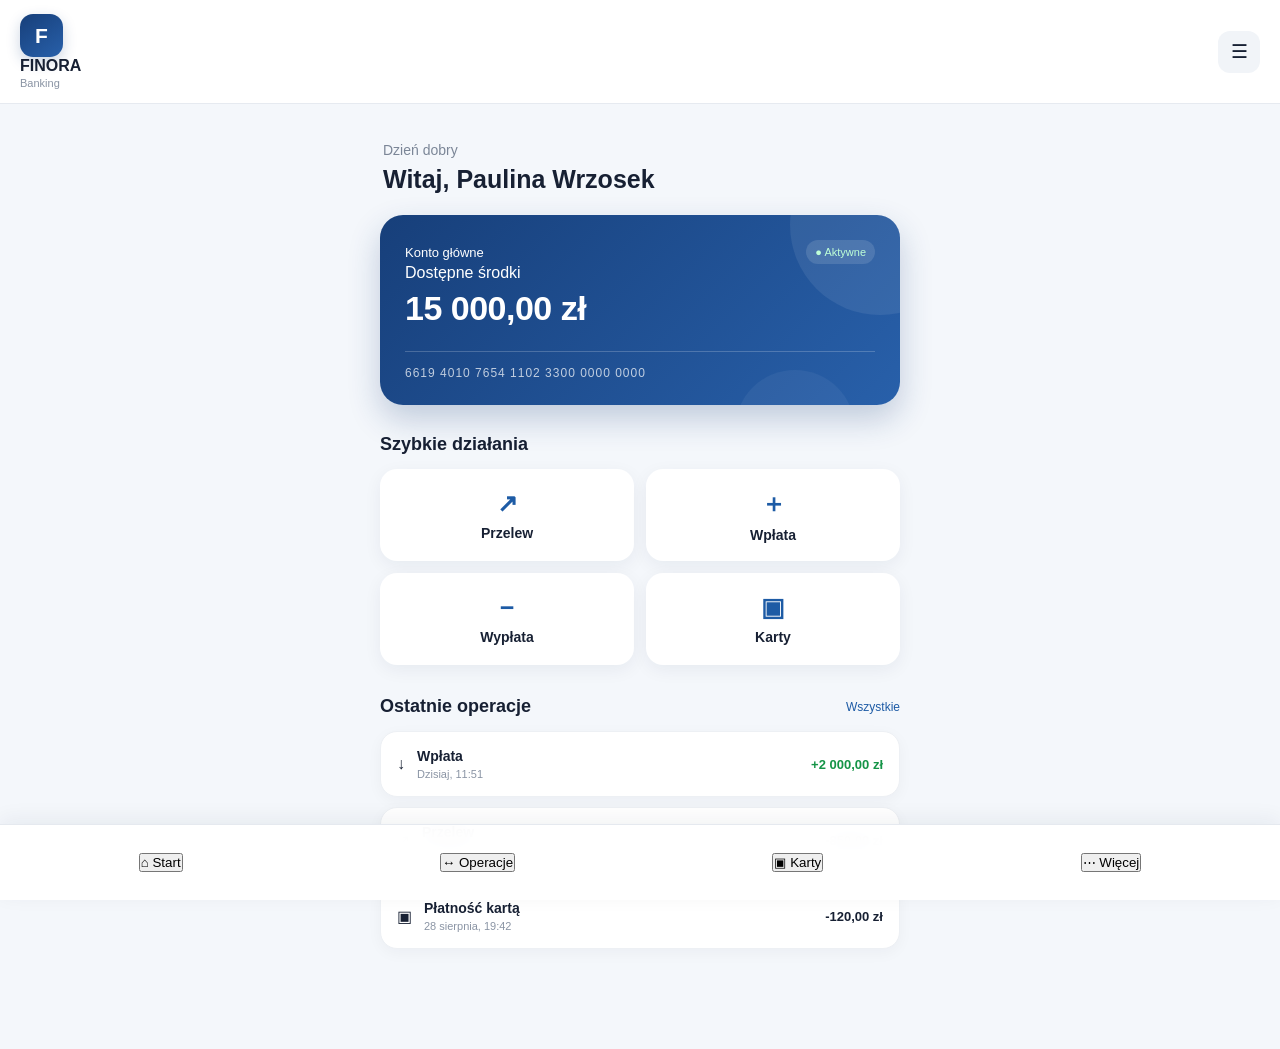
==== commit 887e4b73: "Update index.html" ====
--- a/index.html
+++ b/index.html
@@ -32,7 +32,7 @@
 
             <p>Dzień dobry</p>
 
-            <h1>Witaj, Dominika Janicka</h1>
+            <h1>Witaj, Paulina Wrzosek</h1>
 
         </section>
 
@@ -51,10 +51,10 @@
 
             <p>Dostępne środki</p>
 
-            <h2>600 000,00 zł</h2>
+            <h2>15 000,00 zł</h2>
 
             <div class="account-number">
-                •••• •••• •••• 67555
+            6619 4010 7654 1102 3300 0000 0000
             </div>
 
         </section>
